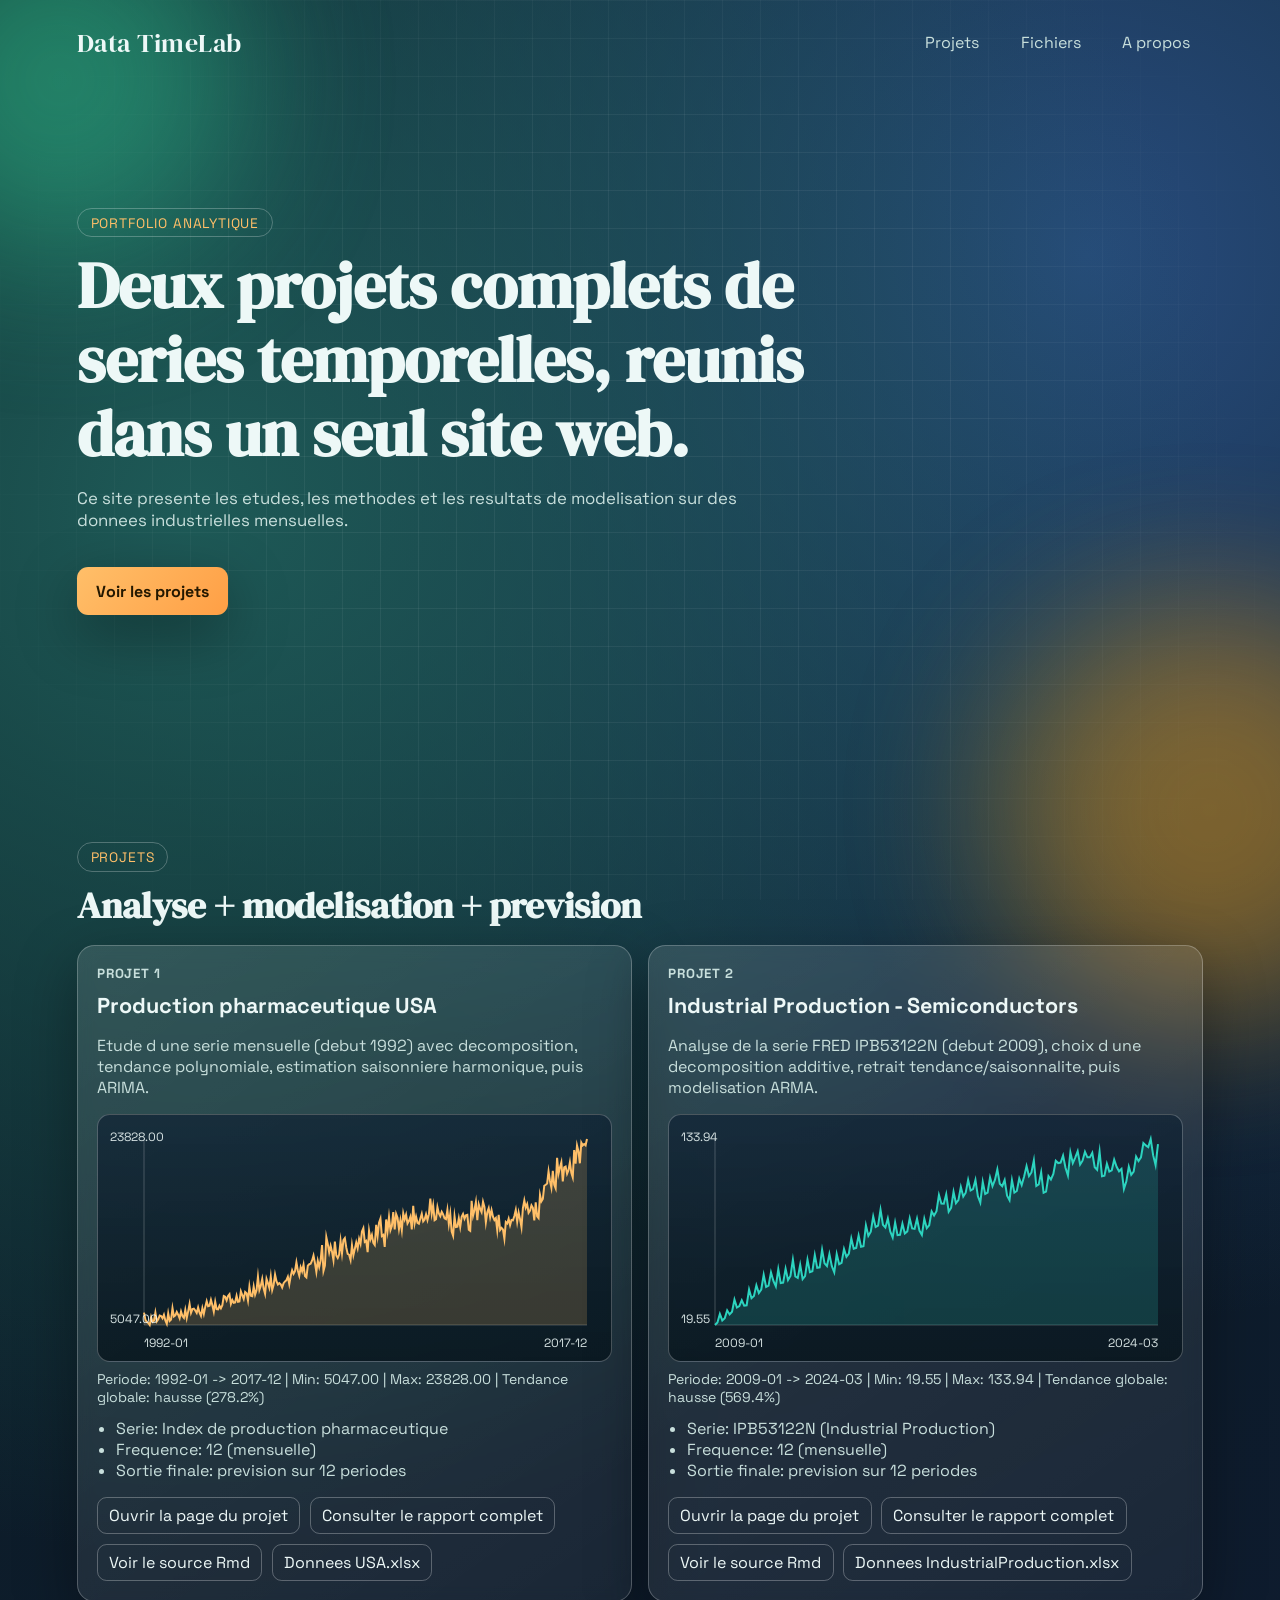
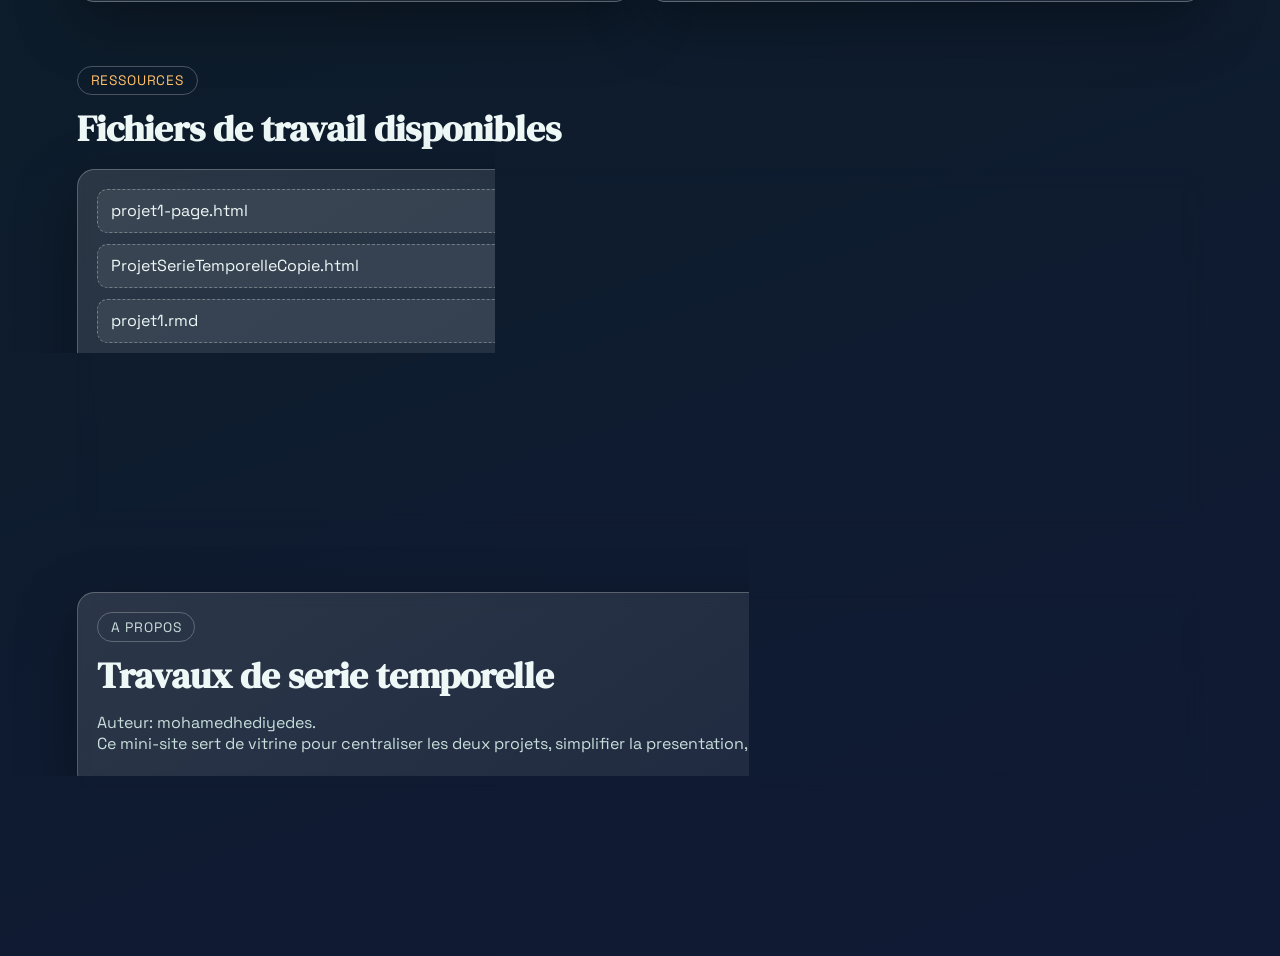
==== index.html @ 1b98b116 "first commit" ====
<!DOCTYPE html>
<html lang="fr">
<head>
  <meta charset="UTF-8" />
  <meta name="viewport" content="width=device-width, initial-scale=1.0" />
  <title>Portfolio - Series Temporelles</title>
  <link rel="preconnect" href="https://fonts.googleapis.com" />
  <link rel="preconnect" href="https://fonts.gstatic.com" crossorigin />
  <link href="https://fonts.googleapis.com/css2?family=DM+Serif+Display:ital@0;1&family=Space+Grotesk:wght@300;400;500;700&display=swap" rel="stylesheet" />
  <link rel="stylesheet" href="style.css" />
</head>
<body>
  <div class="bg-orb orb-1" aria-hidden="true"></div>
  <div class="bg-orb orb-2" aria-hidden="true"></div>
  <div class="grid-overlay" aria-hidden="true"></div>

  <header class="hero" id="top">
    <nav class="top-nav">
      <a class="logo" href="#top">Data TimeLab</a>
      <div class="nav-links">
        <a href="#projects">Projets</a>
        <a href="#files">Fichiers</a>
        <a href="#about">A propos</a>
      </div>
    </nav>

    <div class="hero-content reveal" style="--delay: 0s">
      <p class="kicker">Portfolio analytique</p>
      <h1>Deux projets complets de series temporelles, reunis dans un seul site web.</h1>
      <p class="lead">
        Ce site presente les etudes, les methodes et les resultats de modelisation
        sur des donnees industrielles mensuelles.
      </p>
      <a class="cta" href="#projects">Voir les projets</a>
    </div>
  </header>

  <main>
    <section class="section" id="projects">
      <div class="section-head reveal" style="--delay: 0.1s">
        <p class="kicker">Projets</p>
        <h2>Analyse + modelisation + prevision</h2>
      </div>

      <div class="project-grid">
        <article class="project-card reveal" style="--delay: 0.15s">
          <p class="tag">Projet 1</p>
          <h3>Production pharmaceutique USA</h3>
          <p>
            Etude d une serie mensuelle (debut 1992) avec decomposition,
            tendance polynomiale, estimation saisonniere harmonique, puis ARIMA.
          </p>
          <div class="chart-wrap">
            <canvas id="chart-project1" aria-label="Visualisation du projet 1"></canvas>
          </div>
          <p class="chart-note" id="stats-project1">Visualisation en chargement...</p>
          <ul>
            <li>Serie: Index de production pharmaceutique</li>
            <li>Frequence: 12 (mensuelle)</li>
            <li>Sortie finale: prevision sur 12 periodes</li>
          </ul>
          <div class="actions">
            <a href="projet1-page.html" target="_blank" rel="noopener">Ouvrir la page du projet</a>
            <a href="ProjetSerieTemporelleCopie.html" target="_blank" rel="noopener">Consulter le rapport complet</a>
            <a href="projet1.rmd" target="_blank" rel="noopener">Voir le source Rmd</a>
            <a href="USA.xlsx" target="_blank" rel="noopener">Donnees USA.xlsx</a>
          </div>
        </article>

        <article class="project-card reveal" style="--delay: 0.25s">
          <p class="tag">Projet 2</p>
          <h3>Industrial Production - Semiconductors</h3>
          <p>
            Analyse de la serie FRED IPB53122N (debut 2009), choix d une decomposition
            additive, retrait tendance/saisonnalite, puis modelisation ARMA.
          </p>
          <div class="chart-wrap">
            <canvas id="chart-project2" aria-label="Visualisation du projet 2"></canvas>
          </div>
          <p class="chart-note" id="stats-project2">Visualisation en chargement...</p>
          <ul>
            <li>Serie: IPB53122N (Industrial Production)</li>
            <li>Frequence: 12 (mensuelle)</li>
            <li>Sortie finale: prevision sur 12 periodes</li>
          </ul>
          <div class="actions">
            <a href="projet2-page.html" target="_blank" rel="noopener">Ouvrir la page du projet</a>
            <a href="Projet2SerieTemporelle.html" target="_blank" rel="noopener">Consulter le rapport complet</a>
            <a href="projet2.rmd" target="_blank" rel="noopener">Voir le source Rmd</a>
            <a href="IndustrialProduction.xlsx" target="_blank" rel="noopener">Donnees IndustrialProduction.xlsx</a>
          </div>
        </article>
      </div>
    </section>

    <section class="section" id="files">
      <div class="section-head reveal" style="--delay: 0.05s">
        <p class="kicker">Ressources</p>
        <h2>Fichiers de travail disponibles</h2>
      </div>

      <div class="files-panel reveal" style="--delay: 0.15s">
        <a href="projet1-page.html" target="_blank" rel="noopener">projet1-page.html</a>
        <a href="projet2-page.html" target="_blank" rel="noopener">projet2-page.html</a>
        <a href="ProjetSerieTemporelleCopie.html" target="_blank" rel="noopener">ProjetSerieTemporelleCopie.html</a>
        <a href="Projet2SerieTemporelle.html" target="_blank" rel="noopener">Projet2SerieTemporelle.html</a>
        <a href="projet1.rmd" target="_blank" rel="noopener">projet1.rmd</a>
        <a href="projet2.rmd" target="_blank" rel="noopener">projet2.rmd</a>
        <a href="USA.xlsx" target="_blank" rel="noopener">USA.xlsx</a>
        <a href="IndustrialProduction.xlsx" target="_blank" rel="noopener">IndustrialProduction.xlsx</a>
        <a href="IndustrialProduction.txt" target="_blank" rel="noopener">IndustrialProduction.txt</a>
        <a href="desc.txt" target="_blank" rel="noopener">desc.txt</a>
        <a href="Activit%C3%A9%20Contr%C3%B4le%20Continu%204DS.pdf" target="_blank" rel="noopener">Activite Controle Continu 4DS.pdf</a>
      </div>
    </section>

    <section class="section" id="about">
      <div class="about-card reveal" style="--delay: 0.12s">
        <p class="kicker">A propos</p>
        <h2>Travaux de serie temporelle</h2>
        <p>
          Auteur: mohamedhediyedes.<br />
          Ce mini-site sert de vitrine pour centraliser les deux projets,
          simplifier la presentation, et faciliter l acces aux fichiers sources.
        </p>
      </div>
    </section>
  </main>

  <footer class="footer reveal" style="--delay: 0.1s">
    <p>Portfolio de projets de series temporelles</p>
    <a href="#top">Retour en haut</a>
  </footer>

  <script src="project-data.js"></script>
  <script src="script.js"></script>
</body>
</html>
---- style.css ----
:root {
  --bg: #0a1f1f;
  --bg-soft: #123635;
  --card: rgba(255, 255, 255, 0.08);
  --card-border: rgba(255, 255, 255, 0.25);
  --text: #edf8f7;
  --muted: #c8dfdc;
  --accent: #ffbf69;
  --accent-2: #2dd4bf;
  --shadow: 0 20px 60px rgba(0, 0, 0, 0.35);
}

* {
  box-sizing: border-box;
}

html,
body {
  margin: 0;
  padding: 0;
}

body {
  font-family: "Space Grotesk", "Segoe UI", Tahoma, sans-serif;
  color: var(--text);
  background: radial-gradient(circle at 15% 20%, #1e5a57 0%, transparent 45%),
    radial-gradient(circle at 85% 10%, #274b7c 0%, transparent 42%),
    linear-gradient(160deg, var(--bg) 0%, #101a35 100%);
  min-height: 100vh;
  overflow-x: hidden;
}

.bg-orb {
  position: fixed;
  border-radius: 50%;
  filter: blur(80px);
  opacity: 0.45;
  z-index: -2;
  pointer-events: none;
}

.orb-1 {
  width: 360px;
  height: 360px;
  background: #34d399;
  top: -100px;
  left: -120px;
}

.orb-2 {
  width: 420px;
  height: 420px;
  background: #f59e0b;
  right: -140px;
  bottom: -120px;
}

.grid-overlay {
  position: fixed;
  inset: 0;
  background-image: linear-gradient(rgba(255, 255, 255, 0.06) 1px, transparent 1px),
    linear-gradient(90deg, rgba(255, 255, 255, 0.06) 1px, transparent 1px);
  background-size: 38px 38px;
  mask-image: radial-gradient(circle at center, black 40%, transparent 90%);
  z-index: -1;
  pointer-events: none;
}

.hero {
  min-height: 90vh;
  display: flex;
  flex-direction: column;
  padding: 1.5rem 6vw 3rem;
}

.top-nav {
  display: flex;
  justify-content: space-between;
  align-items: center;
  gap: 1rem;
}

.logo {
  font-family: "DM Serif Display", Georgia, serif;
  font-size: 1.6rem;
  color: var(--text);
  text-decoration: none;
  letter-spacing: 0.02em;
}

.nav-links {
  display: flex;
  gap: 1rem;
}

.nav-links a {
  color: var(--muted);
  text-decoration: none;
  padding: 0.5rem 0.8rem;
  border-radius: 999px;
  transition: background 0.2s ease, color 0.2s ease;
}

.nav-links a:hover {
  background: rgba(255, 255, 255, 0.12);
  color: var(--text);
}

.hero-content {
  margin: auto 0;
  max-width: 760px;
}

.kicker {
  display: inline-block;
  margin: 0;
  padding: 0.3rem 0.8rem;
  border: 1px solid var(--card-border);
  border-radius: 999px;
  color: var(--accent);
  font-size: 0.86rem;
  letter-spacing: 0.06em;
  text-transform: uppercase;
}

h1,
h2,
h3 {
  margin: 0.75rem 0;
  line-height: 1.15;
}

h1 {
  font-family: "DM Serif Display", Georgia, serif;
  font-size: clamp(2rem, 5vw, 4rem);
}

h2 {
  font-family: "DM Serif Display", Georgia, serif;
  font-size: clamp(1.4rem, 3.6vw, 2.3rem);
}

h3 {
  font-size: 1.35rem;
}

.lead {
  max-width: 65ch;
  color: var(--muted);
  font-size: 1.05rem;
}

.cta {
  display: inline-block;
  margin-top: 1.2rem;
  background: linear-gradient(130deg, var(--accent), #ff9f45);
  color: #241800;
  text-decoration: none;
  font-weight: 700;
  padding: 0.85rem 1.2rem;
  border-radius: 0.7rem;
  box-shadow: var(--shadow);
  transition: transform 0.2s ease;
}

.cta:hover {
  transform: translateY(-2px);
}

.section {
  padding: 2rem 6vw;
}

.section-head {
  margin-bottom: 1.2rem;
}

.project-grid {
  display: grid;
  grid-template-columns: repeat(2, minmax(0, 1fr));
  gap: 1rem;
}

.project-card,
.about-card,
.files-panel {
  border: 1px solid var(--card-border);
  background: linear-gradient(145deg, rgba(255, 255, 255, 0.12), rgba(255, 255, 255, 0.05));
  border-radius: 1.1rem;
  padding: 1.2rem;
  backdrop-filter: blur(8px);
  box-shadow: var(--shadow);
}

.tag {
  margin: 0;
  color: var(--accent-2);
  font-weight: 700;
  letter-spacing: 0.06em;
  text-transform: uppercase;
  font-size: 0.83rem;
}

.project-card p,
.project-card li,
.about-card p {
  color: var(--muted);
}

.project-card ul {
  margin: 0.75rem 0;
  padding-left: 1.2rem;
}

.chart-wrap {
  margin-top: 0.75rem;
  border: 1px solid rgba(255, 255, 255, 0.26);
  border-radius: 0.8rem;
  background: linear-gradient(180deg, rgba(16, 35, 53, 0.72), rgba(8, 22, 30, 0.84));
  padding: 0.5rem;
}

.chart-wrap canvas {
  width: 100%;
  height: 230px;
  display: block;
}

.chart-note {
  margin: 0.5rem 0 0;
  font-size: 0.88rem;
  color: #d5eeea;
}

.actions {
  margin-top: 1rem;
  display: flex;
  flex-wrap: wrap;
  gap: 0.6rem;
}

.actions a,
.files-panel a,
.footer a {
  text-decoration: none;
}

.actions a {
  color: var(--text);
  border: 1px solid rgba(255, 255, 255, 0.28);
  padding: 0.45rem 0.7rem;
  border-radius: 0.6rem;
  transition: border-color 0.2s ease, transform 0.2s ease;
}

.actions a:hover {
  border-color: var(--accent);
  transform: translateY(-2px);
}

.files-panel {
  display: grid;
  grid-template-columns: repeat(2, minmax(0, 1fr));
  gap: 0.7rem;
}

.files-panel a {
  color: var(--text);
  background: rgba(255, 255, 255, 0.08);
  border: 1px dashed rgba(255, 255, 255, 0.3);
  padding: 0.65rem 0.8rem;
  border-radius: 0.65rem;
  transition: background 0.2s ease, border-color 0.2s ease;
}

.files-panel a:hover {
  background: rgba(255, 255, 255, 0.16);
  border-color: var(--accent);
}

.footer {
  margin: 2rem 6vw;
  display: flex;
  justify-content: space-between;
  align-items: center;
  gap: 1rem;
  border-top: 1px solid rgba(255, 255, 255, 0.2);
  padding-top: 1rem;
  color: var(--muted);
}

.footer a {
  color: var(--accent);
}

.reveal {
  opacity: 0;
  transform: translateY(18px);
  transition: opacity 0.7s ease, transform 0.7s ease;
  transition-delay: var(--delay, 0s);
}

.reveal.visible {
  opacity: 1;
  transform: translateY(0);
}

@media (max-width: 960px) {
  .project-grid {
    grid-template-columns: 1fr;
  }

  .files-panel {
    grid-template-columns: 1fr;
  }
}

@media (max-width: 720px) {
  .hero {
    padding: 1rem 1rem 2rem;
  }

  .section {
    padding: 1rem;
  }

  .top-nav {
    flex-direction: column;
    align-items: flex-start;
  }

  .nav-links {
    width: 100%;
    flex-wrap: wrap;
  }

  .footer {
    margin: 1.5rem 1rem;
    flex-direction: column;
    align-items: flex-start;
  }
}
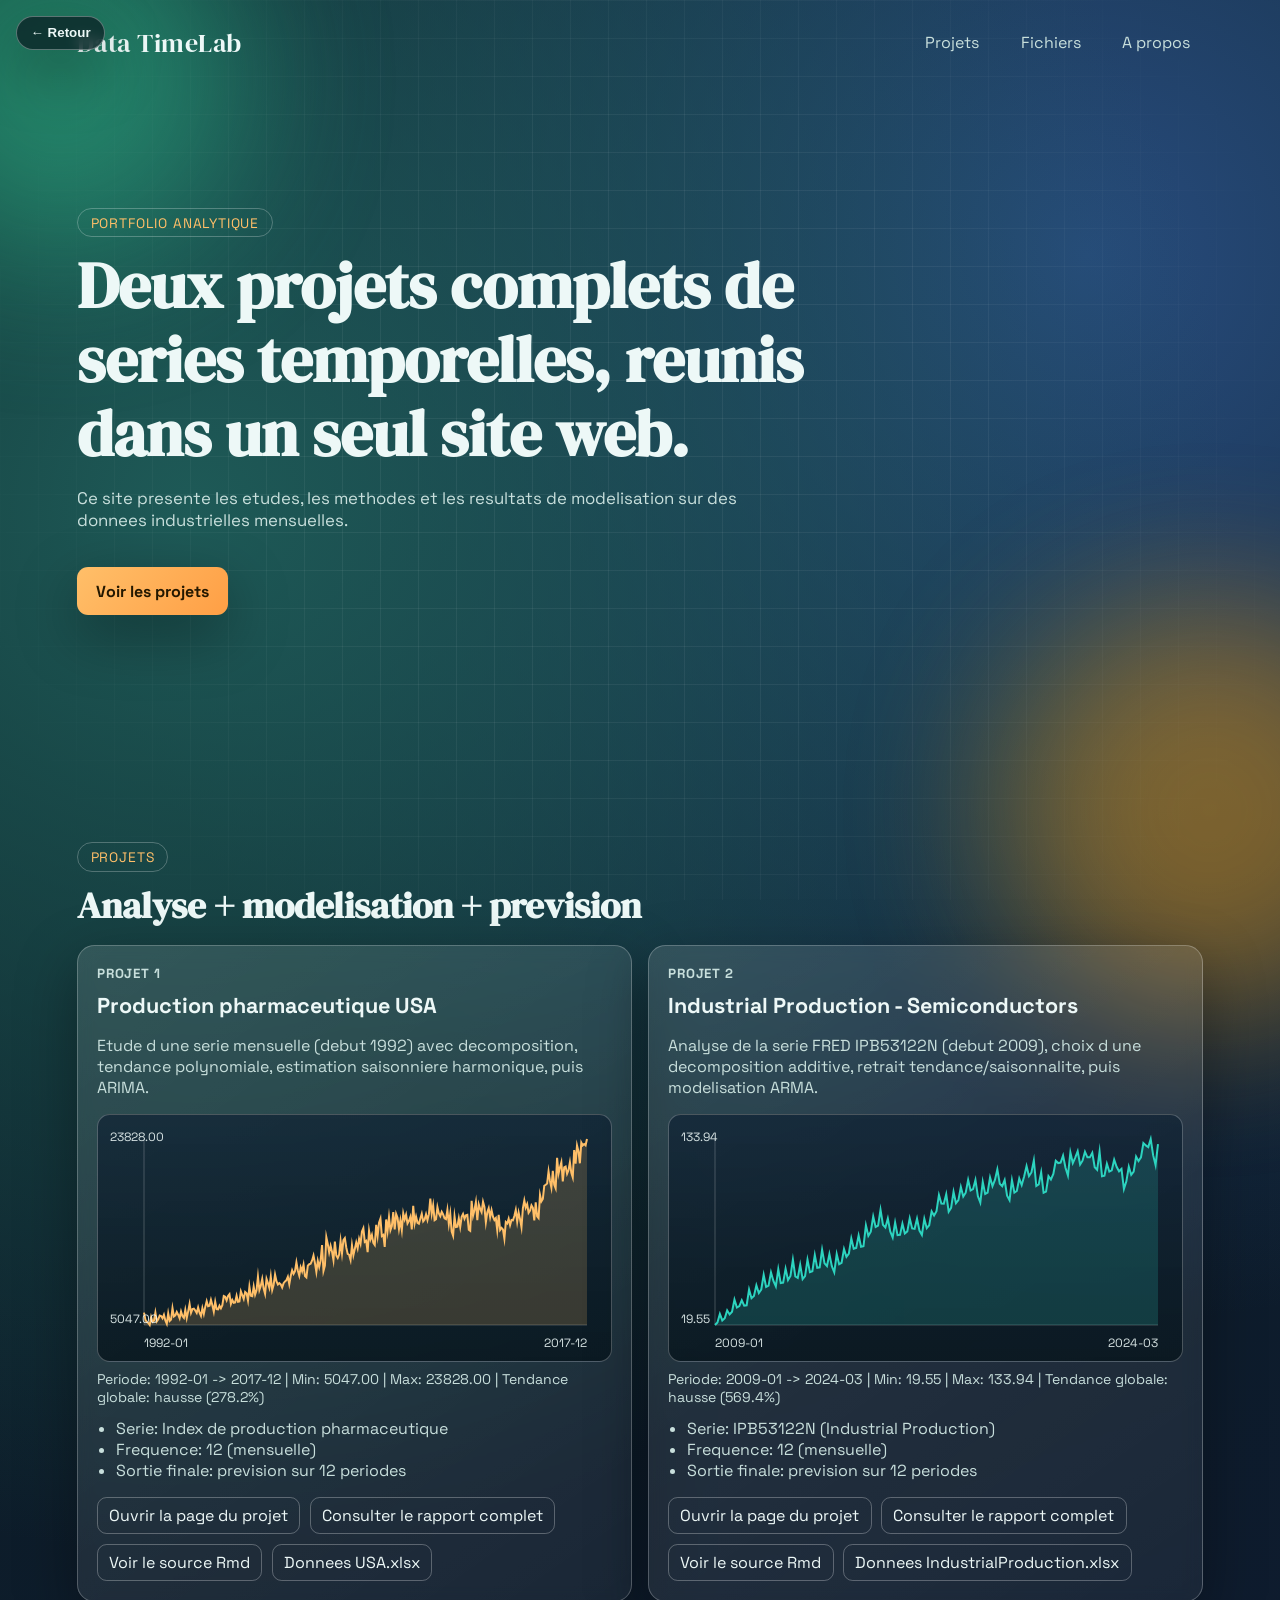
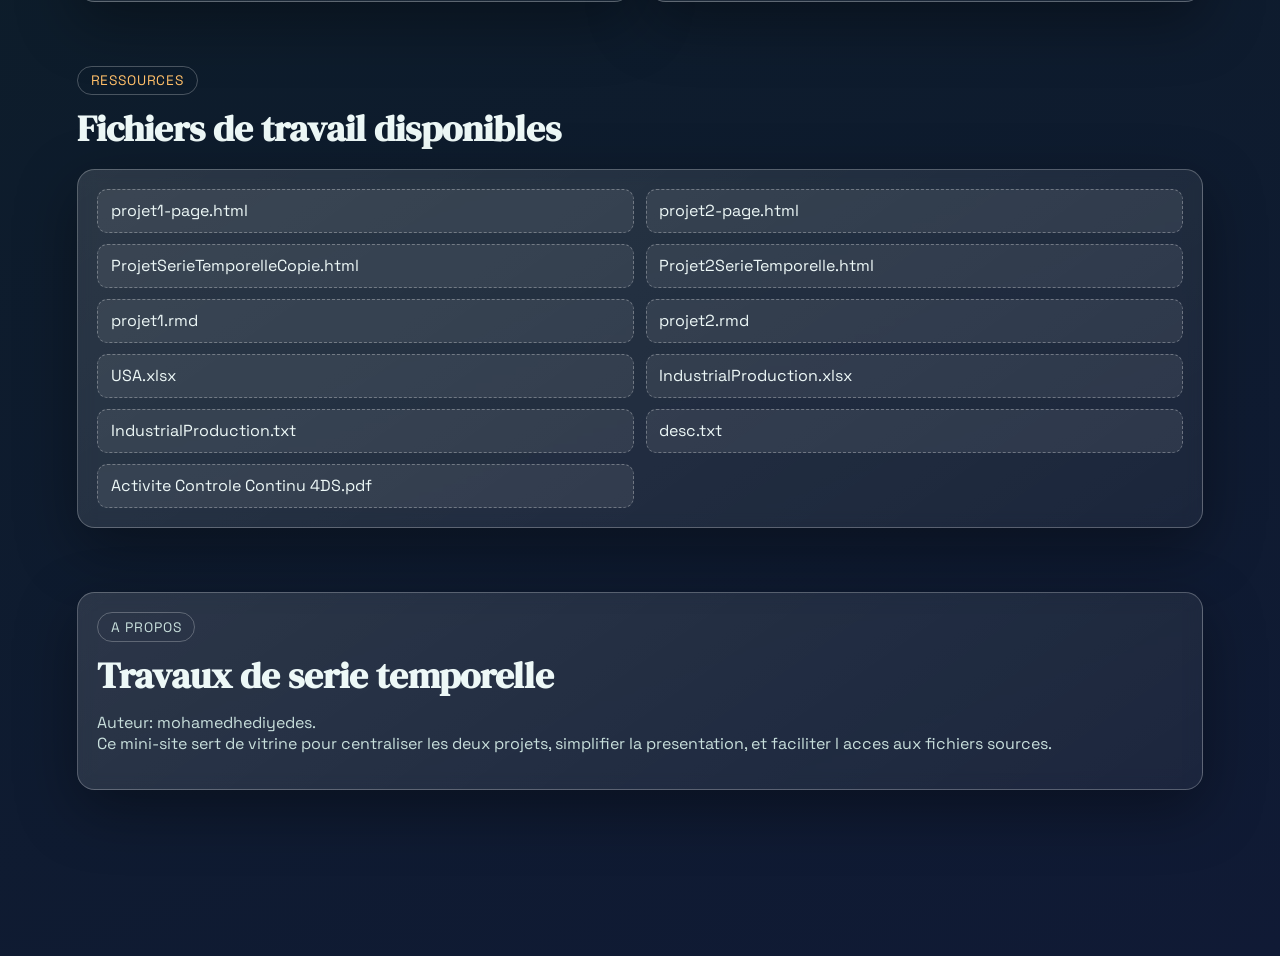
==== commit 368471c5: "second commit" ====
--- a/index.html
+++ b/index.html
@@ -13,6 +13,15 @@
   <div class="bg-orb orb-1" aria-hidden="true"></div>
   <div class="bg-orb orb-2" aria-hidden="true"></div>
   <div class="grid-overlay" aria-hidden="true"></div>
+
+  <button
+    class="back-arrow"
+    type="button"
+    aria-label="Revenir a la page precedente"
+    onclick="if (window.history.length > 1) { window.history.back(); } else { window.location.href='index.html#top'; }"
+  >
+    ← Retour
+  </button>
 
   <header class="hero" id="top">
     <nav class="top-nav">
--- a/style.css
+++ b/style.css
@@ -28,6 +28,29 @@
     linear-gradient(160deg, var(--bg) 0%, #101a35 100%);
   min-height: 100vh;
   overflow-x: hidden;
+}
+
+.back-arrow {
+  position: fixed;
+  top: 1rem;
+  left: 1rem;
+  z-index: 20;
+  border: 1px solid rgba(255, 255, 255, 0.32);
+  background: rgba(9, 27, 33, 0.72);
+  color: var(--text);
+  padding: 0.52rem 0.85rem;
+  border-radius: 999px;
+  cursor: pointer;
+  font-weight: 600;
+  backdrop-filter: blur(6px);
+  box-shadow: var(--shadow);
+  transition: transform 0.2s ease, border-color 0.2s ease, background 0.2s ease;
+}
+
+.back-arrow:hover {
+  transform: translateY(-2px);
+  border-color: var(--accent);
+  background: rgba(13, 36, 44, 0.9);
 }
 
 .bg-orb {
@@ -316,6 +339,13 @@
 }
 
 @media (max-width: 720px) {
+  .back-arrow {
+    top: 0.75rem;
+    left: 0.75rem;
+    padding: 0.45rem 0.72rem;
+    font-size: 0.92rem;
+  }
+
   .hero {
     padding: 1rem 1rem 2rem;
   }
